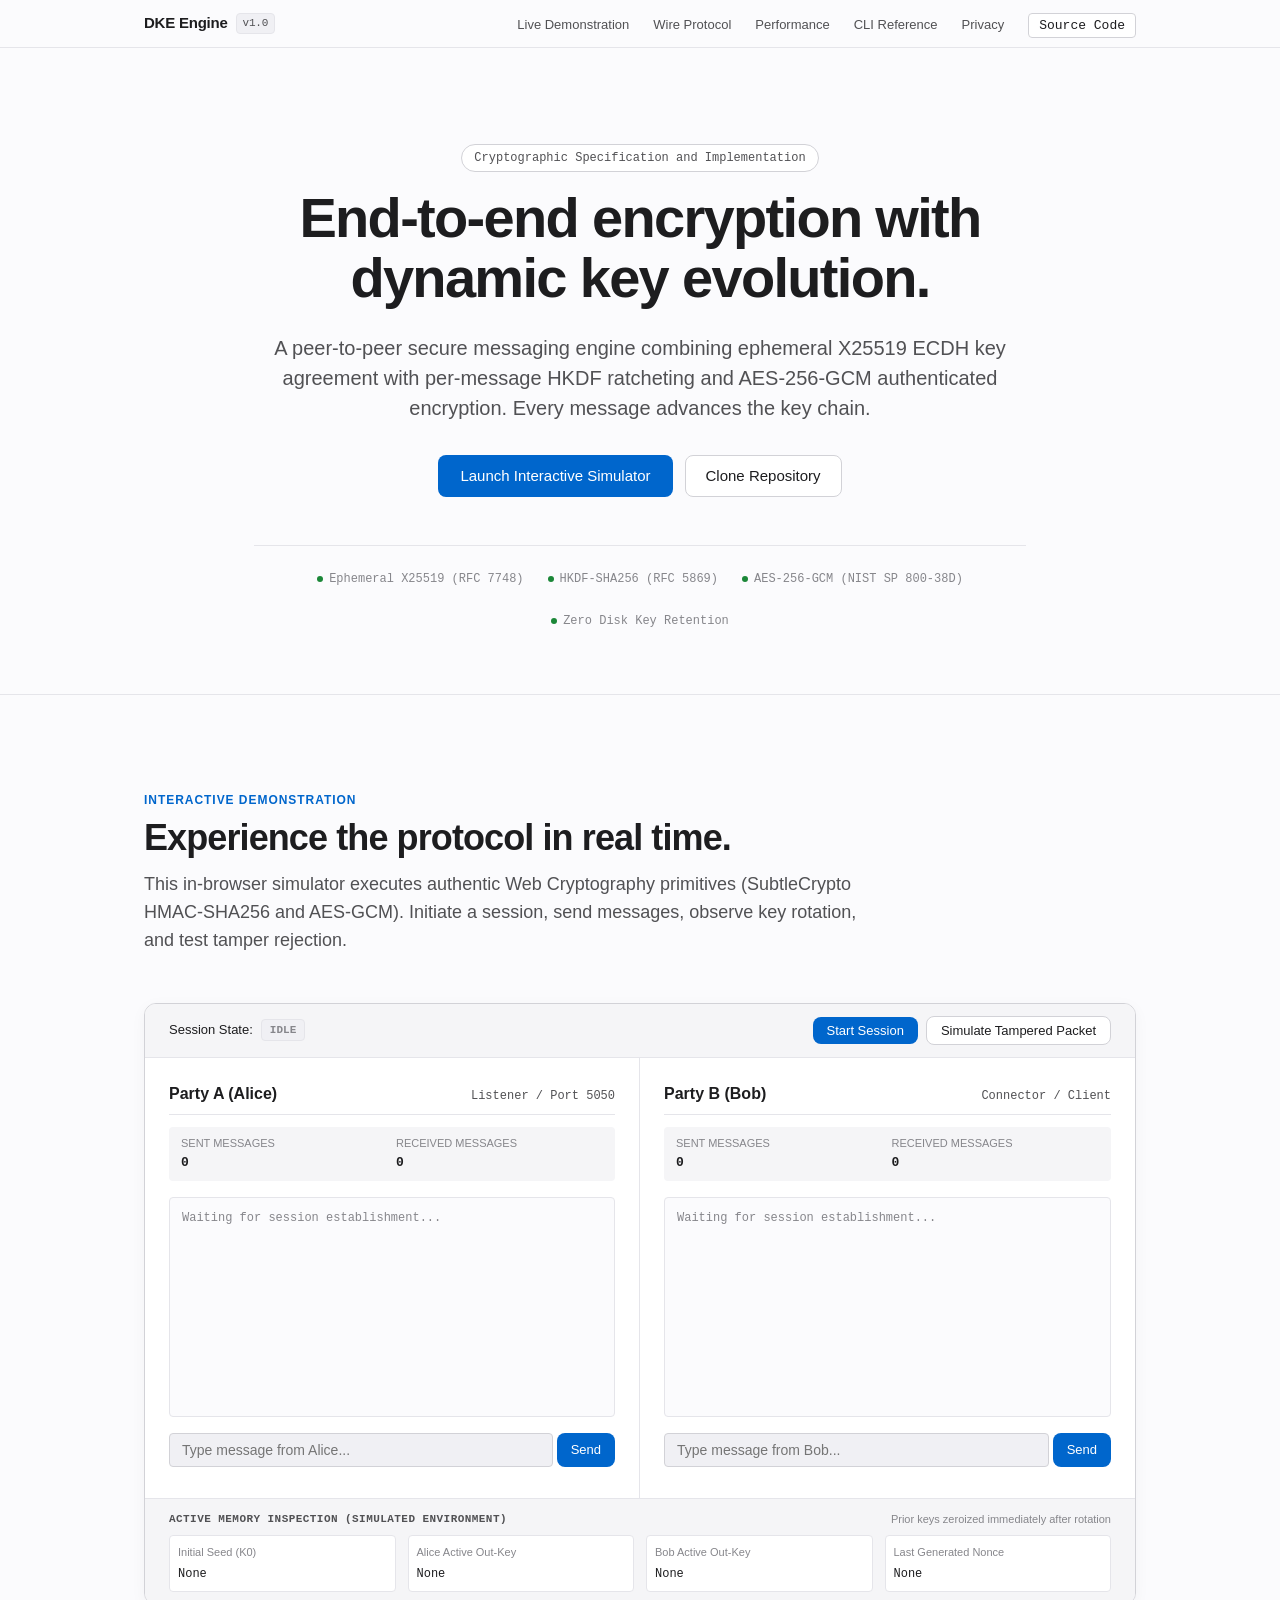
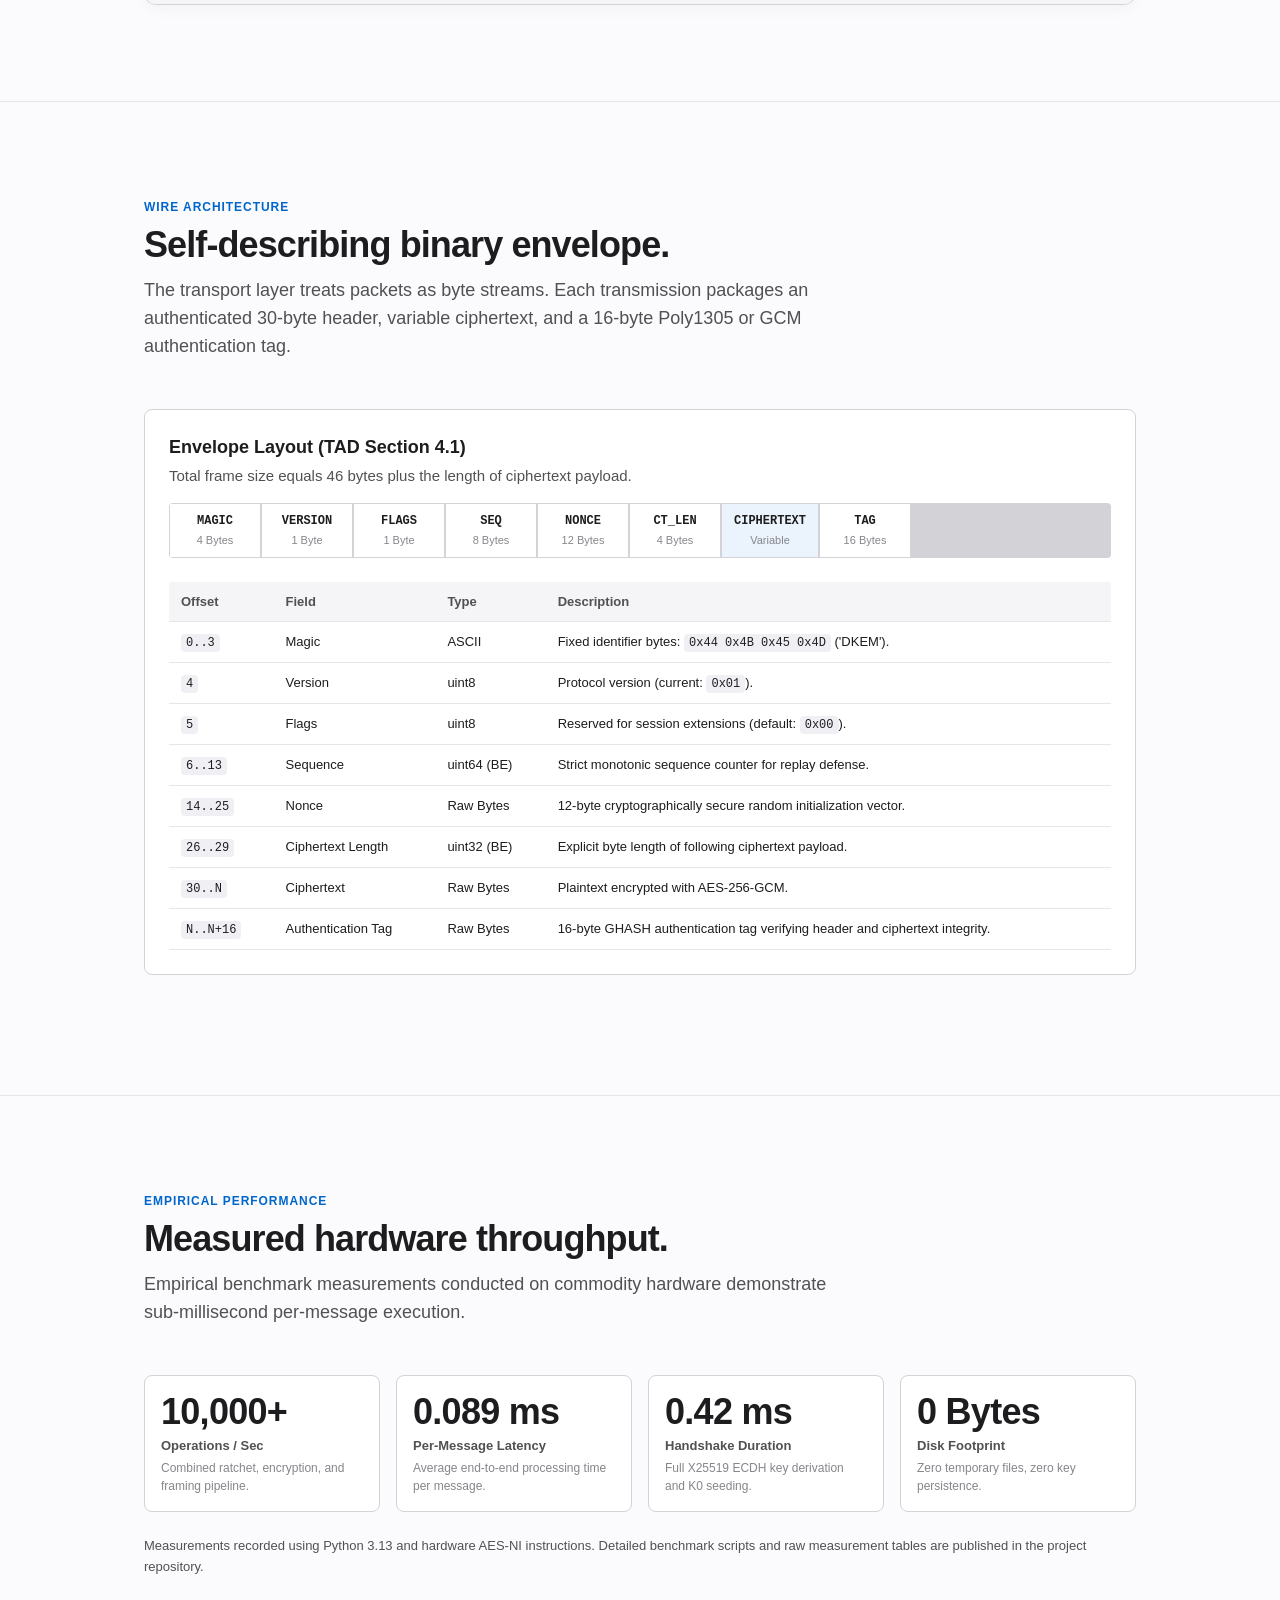
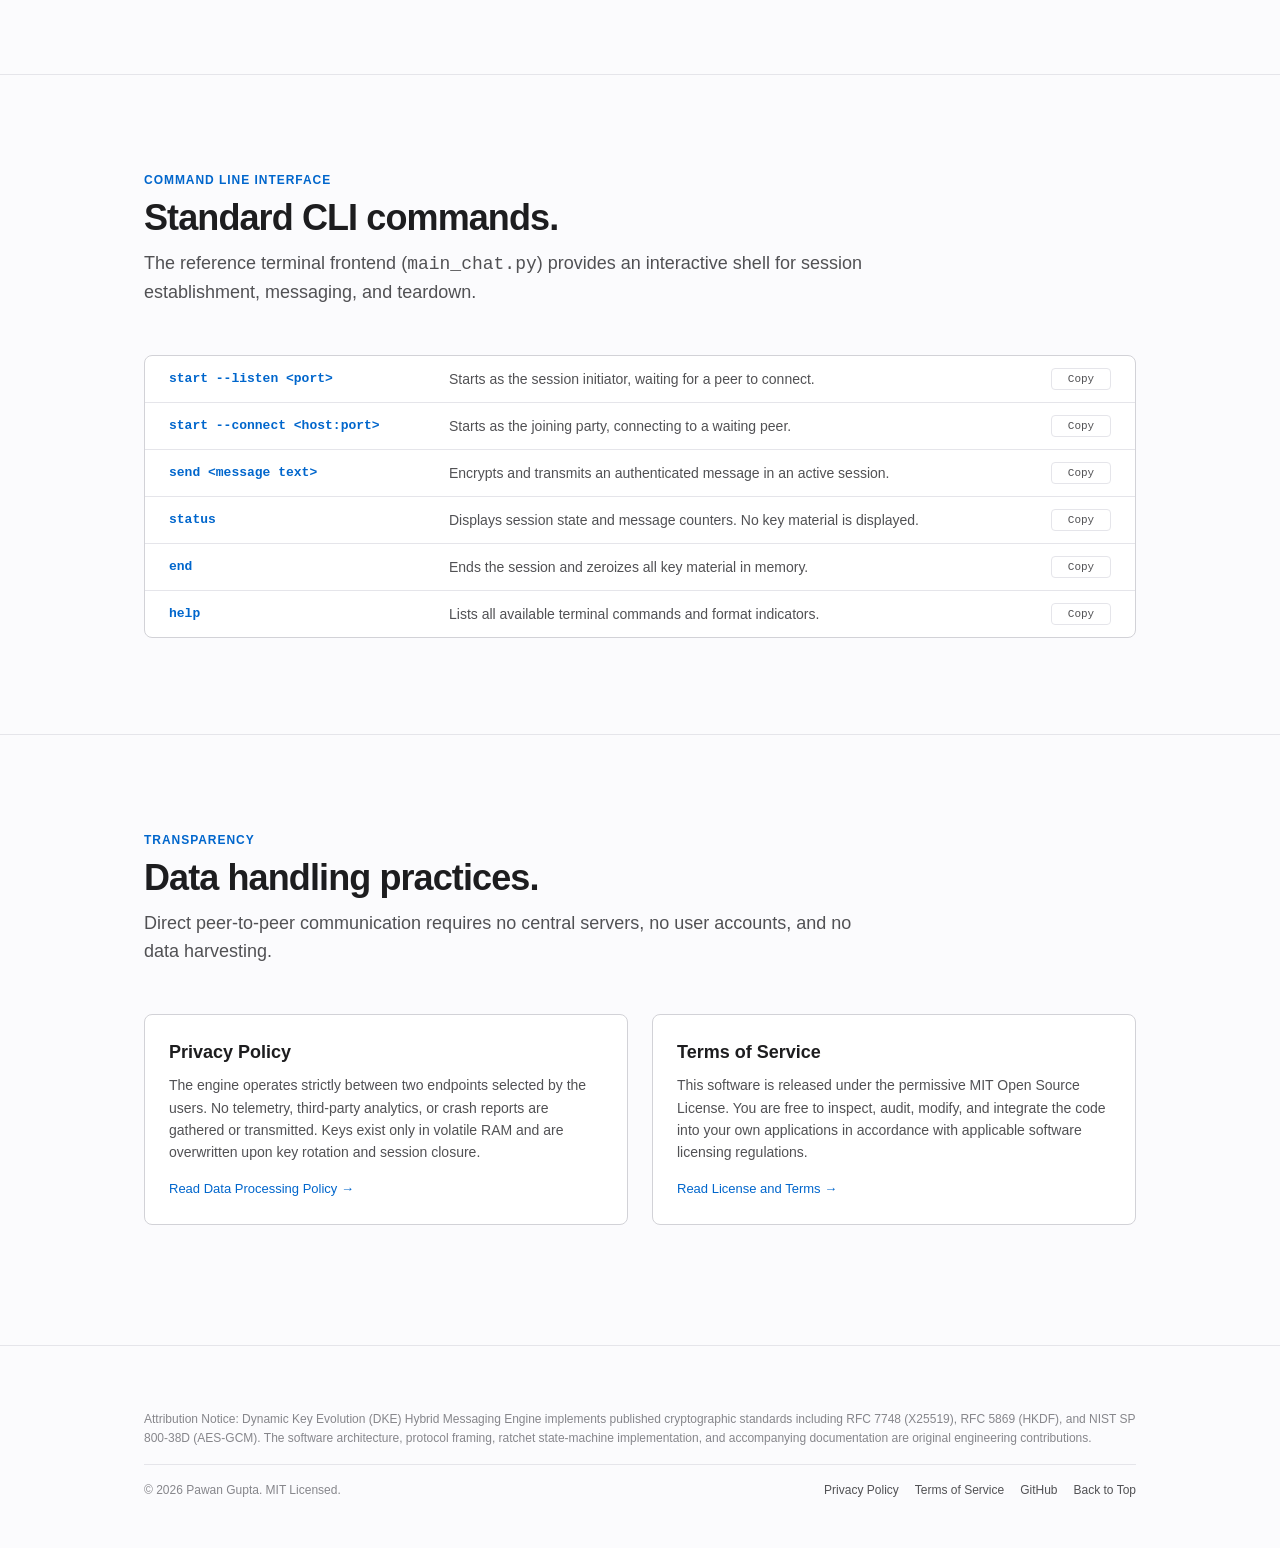
==== web/index.html @ 80542a17 "Add Apple-grade product marketing website and interactive cryptographic simulator" ====
<!DOCTYPE html>
<html lang="en">
<head>
  <meta charset="UTF-8">
  <meta name="viewport" content="width=device-width, initial-scale=1.0">
  <title>DKE Hybrid Messaging Engine — End-to-End Encryption with Dynamic Key Evolution</title>
  <meta name="description" content="Peer-to-peer secure messaging combining ephemeral X25519 ECDH key agreement with per-message HKDF ratcheting and AES-256-GCM authenticated encryption.">
  <link rel="stylesheet" href="styles.css">
</head>
<body>

  <!-- Site Navigation Header -->
  <header class="site-header" role="banner">
    <div class="header-inner">
      <a href="#top" class="brand-link" aria-label="DKE Messaging Engine Home">
        <span>DKE Engine</span>
        <span class="brand-badge">v1.0</span>
      </a>

      <nav role="navigation" aria-label="Main Navigation">
        <ul class="nav-links">
          <li><a href="#simulator">Live Demonstration</a></li>
          <li><a href="#architecture">Wire Protocol</a></li>
          <li><a href="#benchmarks">Performance</a></li>
          <li><a href="#cli">CLI Reference</a></li>
          <li><a href="#privacy" data-open-modal="privacy">Privacy</a></li>
          <li><a href="https://github.com/pawangupta3401-art/dke-hybrid-messaging-engine.git" class="nav-github-link" target="_blank" rel="noopener noreferrer">Source Code</a></li>
        </ul>
      </nav>
    </div>
  </header>

  <main id="top" role="main">

    <!-- Product Hero Section -->
    <section class="section hero-section" aria-labelledby="hero-title">
      <div class="container hero-content">
        <div class="hero-tag">Cryptographic Specification and Implementation</div>
        <h1 id="hero-title" class="hero-title">End-to-end encryption with dynamic key evolution.</h1>
        <p class="hero-summary">
          A peer-to-peer secure messaging engine combining ephemeral X25519 ECDH key agreement with per-message HKDF ratcheting and AES-256-GCM authenticated encryption. Every message advances the key chain.
        </p>

        <div class="hero-actions">
          <a href="#simulator" class="btn-primary">Launch Interactive Simulator</a>
          <a href="https://github.com/pawangupta3401-art/dke-hybrid-messaging-engine.git" class="btn-secondary" target="_blank" rel="noopener noreferrer">Clone Repository</a>
        </div>

        <div class="hero-audit-strip">
          <div class="audit-item">
            <span class="audit-dot"></span>
            <span>Ephemeral X25519 (RFC 7748)</span>
          </div>
          <div class="audit-item">
            <span class="audit-dot"></span>
            <span>HKDF-SHA256 (RFC 5869)</span>
          </div>
          <div class="audit-item">
            <span class="audit-dot"></span>
            <span>AES-256-GCM (NIST SP 800-38D)</span>
          </div>
          <div class="audit-item">
            <span class="audit-dot"></span>
            <span>Zero Disk Key Retention</span>
          </div>
        </div>
      </div>
    </section>

    <!-- Product Visual: Interactive Simulator -->
    <section id="simulator" class="section" aria-labelledby="sim-title">
      <div class="container">
        <div class="section-header">
          <div class="section-eyebrow">Interactive Demonstration</div>
          <h2 id="sim-title" class="section-title">Experience the protocol in real time.</h2>
          <p class="section-desc">
            This in-browser simulator executes authentic Web Cryptography primitives (SubtleCrypto HMAC-SHA256 and AES-GCM). Initiate a session, send messages, observe key rotation, and test tamper rejection.
          </p>
        </div>

        <!-- Simulator Frame -->
        <div class="simulator-panel" role="region" aria-label="Cryptographic Session Simulator">
          <!-- Simulator Toolbar -->
          <div class="simulator-toolbar">
            <div class="toolbar-status">
              <span>Session State:</span>
              <span id="sim-status-badge" class="status-badge idle">Idle</span>
            </div>
            <div class="toolbar-actions">
              <button id="btn-sim-start" class="btn-primary btn-sm" type="button">Start Session</button>
              <button id="btn-sim-tamper" class="btn-secondary btn-sm" type="button" disabled>Simulate Tampered Packet</button>
              <button id="btn-sim-end" class="btn-secondary btn-sm" type="button" style="display: none;">End Session</button>
            </div>
          </div>

          <!-- Side-by-side Peer Terminals -->
          <div class="simulator-body">
            <!-- Party A (Initiator) -->
            <div class="peer-column">
              <div class="peer-header">
                <span class="peer-name">Party A (Alice)</span>
                <span class="peer-role">Listener / Port 5050</span>
              </div>

              <div class="peer-metrics">
                <div class="metric-item">
                  <span class="metric-label">Sent Messages</span>
                  <span id="alice-sent-count" class="metric-value">0</span>
                </div>
                <div class="metric-item">
                  <span class="metric-label">Received Messages</span>
                  <span id="alice-recv-count" class="metric-value">0</span>
                </div>
              </div>

              <div id="alice-transcript" class="peer-transcript" aria-live="polite" aria-label="Alice Transcript">
                <div class="chat-line system">Waiting for session establishment...</div>
              </div>

              <div class="peer-composer">
                <label for="alice-input" class="visually-hidden" style="display:none;">Alice message</label>
                <input id="alice-input" class="composer-input" type="text" placeholder="Type message from Alice..." disabled autocomplete="off">
                <button id="btn-alice-send" class="btn-primary btn-sm" type="button" disabled>Send</button>
              </div>
            </div>

            <!-- Party B (Responder) -->
            <div class="peer-column">
              <div class="peer-header">
                <span class="peer-name">Party B (Bob)</span>
                <span class="peer-role">Connector / Client</span>
              </div>

              <div class="peer-metrics">
                <div class="metric-item">
                  <span class="metric-label">Sent Messages</span>
                  <span id="bob-sent-count" class="metric-value">0</span>
                </div>
                <div class="metric-item">
                  <span class="metric-label">Received Messages</span>
                  <span id="bob-recv-count" class="metric-value">0</span>
                </div>
              </div>

              <div id="bob-transcript" class="peer-transcript" aria-live="polite" aria-label="Bob Transcript">
                <div class="chat-line system">Waiting for session establishment...</div>
              </div>

              <div class="peer-composer">
                <label for="bob-input" class="visually-hidden" style="display:none;">Bob message</label>
                <input id="bob-input" class="composer-input" type="text" placeholder="Type message from Bob..." disabled autocomplete="off">
                <button id="btn-bob-send" class="btn-primary btn-sm" type="button" disabled>Send</button>
              </div>
            </div>
          </div>

          <!-- Protocol State Inspector -->
          <div class="simulator-inspector">
            <div class="inspector-header">
              <span class="inspector-title">Active Memory Inspection (Simulated Environment)</span>
              <span style="font-size: 0.6875rem; color: var(--color-text-tertiary);">Prior keys zeroized immediately after rotation</span>
            </div>
            <div class="inspector-grid">
              <div class="inspector-field">
                <div class="field-label">Initial Seed (K0)</div>
                <div id="insp-k0" class="field-value">None</div>
              </div>
              <div class="inspector-field">
                <div class="field-label">Alice Active Out-Key</div>
                <div id="insp-alice-out" class="field-value">None</div>
              </div>
              <div class="inspector-field">
                <div class="field-label">Bob Active Out-Key</div>
                <div id="insp-bob-out" class="field-value">None</div>
              </div>
              <div class="inspector-field">
                <div class="field-label">Last Generated Nonce</div>
                <div id="insp-last-nonce" class="field-value">None</div>
              </div>
            </div>
          </div>
        </div>
      </div>
    </section>

    <!-- Technical Architecture Section -->
    <section id="architecture" class="section" aria-labelledby="arch-title">
      <div class="container">
        <div class="section-header">
          <div class="section-eyebrow">Wire Architecture</div>
          <h2 id="arch-title" class="section-title">Self-describing binary envelope.</h2>
          <p class="section-desc">
            The transport layer treats packets as byte streams. Each transmission packages an authenticated 30-byte header, variable ciphertext, and a 16-byte Poly1305 or GCM authentication tag.
          </p>
        </div>

        <div class="anatomy-card">
          <div class="anatomy-header">Envelope Layout (TAD Section 4.1)</div>
          <div class="anatomy-desc">Total frame size equals 46 bytes plus the length of ciphertext payload.</div>

          <div class="wire-block-diagram">
            <div class="wire-block">
              <span class="wire-block-name">MAGIC</span>
              <span class="wire-block-bytes">4 Bytes</span>
            </div>
            <div class="wire-block">
              <span class="wire-block-name">VERSION</span>
              <span class="wire-block-bytes">1 Byte</span>
            </div>
            <div class="wire-block">
              <span class="wire-block-name">FLAGS</span>
              <span class="wire-block-bytes">1 Byte</span>
            </div>
            <div class="wire-block">
              <span class="wire-block-name">SEQ</span>
              <span class="wire-block-bytes">8 Bytes</span>
            </div>
            <div class="wire-block">
              <span class="wire-block-name">NONCE</span>
              <span class="wire-block-bytes">12 Bytes</span>
            </div>
            <div class="wire-block">
              <span class="wire-block-name">CT_LEN</span>
              <span class="wire-block-bytes">4 Bytes</span>
            </div>
            <div class="wire-block accent">
              <span class="wire-block-name">CIPHERTEXT</span>
              <span class="wire-block-bytes">Variable</span>
            </div>
            <div class="wire-block">
              <span class="wire-block-name">TAG</span>
              <span class="wire-block-bytes">16 Bytes</span>
            </div>
          </div>

          <table class="wire-spec-table">
            <thead>
              <tr>
                <th>Offset</th>
                <th>Field</th>
                <th>Type</th>
                <th>Description</th>
              </tr>
            </thead>
            <tbody>
              <tr>
                <td><code>0..3</code></td>
                <td>Magic</td>
                <td>ASCII</td>
                <td>Fixed identifier bytes: <code>0x44 0x4B 0x45 0x4D</code> ('DKEM').</td>
              </tr>
              <tr>
                <td><code>4</code></td>
                <td>Version</td>
                <td>uint8</td>
                <td>Protocol version (current: <code>0x01</code>).</td>
              </tr>
              <tr>
                <td><code>5</code></td>
                <td>Flags</td>
                <td>uint8</td>
                <td>Reserved for session extensions (default: <code>0x00</code>).</td>
              </tr>
              <tr>
                <td><code>6..13</code></td>
                <td>Sequence</td>
                <td>uint64 (BE)</td>
                <td>Strict monotonic sequence counter for replay defense.</td>
              </tr>
              <tr>
                <td><code>14..25</code></td>
                <td>Nonce</td>
                <td>Raw Bytes</td>
                <td>12-byte cryptographically secure random initialization vector.</td>
              </tr>
              <tr>
                <td><code>26..29</code></td>
                <td>Ciphertext Length</td>
                <td>uint32 (BE)</td>
                <td>Explicit byte length of following ciphertext payload.</td>
              </tr>
              <tr>
                <td><code>30..N</code></td>
                <td>Ciphertext</td>
                <td>Raw Bytes</td>
                <td>Plaintext encrypted with AES-256-GCM.</td>
              </tr>
              <tr>
                <td><code>N..N+16</code></td>
                <td>Authentication Tag</td>
                <td>Raw Bytes</td>
                <td>16-byte GHASH authentication tag verifying header and ciphertext integrity.</td>
              </tr>
            </tbody>
          </table>
        </div>
      </div>
    </section>

    <!-- Empirical Benchmarks Section -->
    <section id="benchmarks" class="section" aria-labelledby="bench-title">
      <div class="container">
        <div class="section-header">
          <div class="section-eyebrow">Empirical Performance</div>
          <h2 id="bench-title" class="section-title">Measured hardware throughput.</h2>
          <p class="section-desc">
            Empirical benchmark measurements conducted on commodity hardware demonstrate sub-millisecond per-message execution.
          </p>
        </div>

        <div class="metrics-row">
          <div class="metric-stat-box">
            <div class="stat-number">10,000+</div>
            <div class="stat-label">Operations / Sec</div>
            <div class="stat-detail">Combined ratchet, encryption, and framing pipeline.</div>
          </div>
          <div class="metric-stat-box">
            <div class="stat-number">0.089 ms</div>
            <div class="stat-label">Per-Message Latency</div>
            <div class="stat-detail">Average end-to-end processing time per message.</div>
          </div>
          <div class="metric-stat-box">
            <div class="stat-number">0.42 ms</div>
            <div class="stat-label">Handshake Duration</div>
            <div class="stat-detail">Full X25519 ECDH key derivation and K0 seeding.</div>
          </div>
          <div class="metric-stat-box">
            <div class="stat-number">0 Bytes</div>
            <div class="stat-label">Disk Footprint</div>
            <div class="stat-detail">Zero temporary files, zero key persistence.</div>
          </div>
        </div>

        <p class="benchmark-note">
          Measurements recorded using Python 3.13 and hardware AES-NI instructions. Detailed benchmark scripts and raw measurement tables are published in the project repository.
        </p>
      </div>
    </section>

    <!-- CLI Reference Section -->
    <section id="cli" class="section" aria-labelledby="cli-title">
      <div class="container">
        <div class="section-header">
          <div class="section-eyebrow">Command Line Interface</div>
          <h2 id="cli-title" class="section-title">Standard CLI commands.</h2>
          <p class="section-desc">
            The reference terminal frontend (<code>main_chat.py</code>) provides an interactive shell for session establishment, messaging, and teardown.
          </p>
        </div>

        <div class="cli-container">
          <div class="cli-row">
            <span class="cli-command">start --listen &lt;port&gt;</span>
            <span class="cli-desc">Starts as the session initiator, waiting for a peer to connect.</span>
            <button class="cli-copy-btn" data-cmd="start --listen 5050" type="button">Copy</button>
          </div>
          <div class="cli-row">
            <span class="cli-command">start --connect &lt;host:port&gt;</span>
            <span class="cli-desc">Starts as the joining party, connecting to a waiting peer.</span>
            <button class="cli-copy-btn" data-cmd="start --connect localhost:5050" type="button">Copy</button>
          </div>
          <div class="cli-row">
            <span class="cli-command">send &lt;message text&gt;</span>
            <span class="cli-desc">Encrypts and transmits an authenticated message in an active session.</span>
            <button class="cli-copy-btn" data-cmd="send Hello, this is a secure message." type="button">Copy</button>
          </div>
          <div class="cli-row">
            <span class="cli-command">status</span>
            <span class="cli-desc">Displays session state and message counters. No key material is displayed.</span>
            <button class="cli-copy-btn" data-cmd="status" type="button">Copy</button>
          </div>
          <div class="cli-row">
            <span class="cli-command">end</span>
            <span class="cli-desc">Ends the session and zeroizes all key material in memory.</span>
            <button class="cli-copy-btn" data-cmd="end" type="button">Copy</button>
          </div>
          <div class="cli-row">
            <span class="cli-command">help</span>
            <span class="cli-desc">Lists all available terminal commands and format indicators.</span>
            <button class="cli-copy-btn" data-cmd="help" type="button">Copy</button>
          </div>
        </div>
      </div>
    </section>

    <!-- Data Practices (Privacy & Terms) -->
    <section class="section" aria-labelledby="privacy-title">
      <div class="container">
        <div class="section-header">
          <div class="section-eyebrow">Transparency</div>
          <h2 id="privacy-title" class="section-title">Data handling practices.</h2>
          <p class="section-desc">
            Direct peer-to-peer communication requires no central servers, no user accounts, and no data harvesting.
          </p>
        </div>

        <div class="practices-grid">
          <div class="practice-card">
            <h3 class="practice-title">Privacy Policy</h3>
            <p class="practice-body">
              The engine operates strictly between two endpoints selected by the users. No telemetry, third-party analytics, or crash reports are gathered or transmitted. Keys exist only in volatile RAM and are overwritten upon key rotation and session closure.
            </p>
            <button class="practice-link" data-open-modal="privacy" type="button">Read Data Processing Policy &rarr;</button>
          </div>

          <div class="practice-card">
            <h3 class="practice-title">Terms of Service</h3>
            <p class="practice-body">
              This software is released under the permissive MIT Open Source License. You are free to inspect, audit, modify, and integrate the code into your own applications in accordance with applicable software licensing regulations.
            </p>
            <button class="practice-link" data-open-modal="terms" type="button">Read License and Terms &rarr;</button>
          </div>
        </div>
      </div>
    </section>

  </main>

  <!-- Site Footer -->
  <footer class="site-footer" role="contentinfo">
    <div class="container">
      <div class="footer-legal-notice">
        <p>
          Attribution Notice: Dynamic Key Evolution (DKE) Hybrid Messaging Engine implements published cryptographic standards including RFC 7748 (X25519), RFC 5869 (HKDF), and NIST SP 800-38D (AES-GCM). The software architecture, protocol framing, ratchet state-machine implementation, and accompanying documentation are original engineering contributions.
        </p>
      </div>

      <div class="footer-nav-row">
        <div>&copy; 2026 Pawan Gupta. MIT Licensed.</div>
        <ul class="footer-links">
          <li><button data-open-modal="privacy" type="button">Privacy Policy</button></li>
          <li><button data-open-modal="terms" type="button">Terms of Service</button></li>
          <li><a href="https://github.com/pawangupta3401-art/dke-hybrid-messaging-engine.git" target="_blank" rel="noopener noreferrer">GitHub</a></li>
          <li><a href="#top">Back to Top</a></li>
        </ul>
      </div>
    </div>
  </footer>

  <!-- Accessible Modal Dialog -->
  <div id="legal-modal" class="modal-backdrop" role="dialog" aria-modal="true" aria-labelledby="modal-title">
    <div class="modal-window">
      <div class="modal-header">
        <h3 id="modal-title" class="modal-title">Policy</h3>
        <button id="modal-close-btn" class="modal-close-btn" type="button" aria-label="Close dialog">&times;</button>
      </div>
      <div id="modal-body" class="modal-content">
        <!-- Injected via JavaScript -->
      </div>
      <div class="modal-footer">
        <button id="modal-footer-close-btn" class="btn-secondary btn-sm" type="button">Close</button>
      </div>
    </div>
  </div>

  <script src="app.js"></script>
</body>
</html>
---- web/styles.css ----
/* ==========================================================================
   Dynamic Key Evolution (DKE) — Design System & Stylesheet
   Direction: Apple-style restraint, warm neutral canvas, typography hierarchy.
   ========================================================================== */

:root {
  /* Surface & Canvas (Strictly avoiding pure white canvas and purple-black) */
  --color-canvas: #fbfbfd;
  --color-surface: #ffffff;
  --color-surface-raised: #f5f5f7;
  --color-surface-subtle: #f0f0f4;
  
  /* Text & Hierarchy */
  --color-text-primary: #1d1d1f;
  --color-text-secondary: #515154;
  --color-text-tertiary: #86868b;
  --color-text-inverse: #ffffff;

  /* Single Restrained Accent */
  --color-accent: #0066cc;
  --color-accent-hover: #004499;
  --color-accent-subtle: #ebf4fc;
  
  /* Structural Lines & Dividers */
  --color-border: #d2d2d7;
  --color-border-subtle: #e5e5ea;
  
  /* Functional Status Colors (Purpose-driven, no neon) */
  --color-status-success: #1b8738;
  --color-status-success-bg: #edf7ee;
  --color-status-error: #c93b2b;
  --color-status-error-bg: #fdf2f2;
  --color-status-warning: #b25e00;

  /* Typography Stacks (No Inter, Geist, Space Grotesk) */
  --font-system: -apple-system, BlinkMacSystemFont, "SF Pro Text", "SF Pro Display", "Helvetica Neue", Helvetica, Arial, sans-serif;
  --font-mono: "SF Mono", ui-monospace, Menlo, Monaco, Consolas, "Liberation Mono", monospace;

  /* Spacing Scale */
  --space-2: 4px;
  --space-3: 8px;
  --space-4: 12px;
  --space-5: 16px;
  --space-6: 24px;
  --space-7: 32px;
  --space-8: 48px;
  --space-9: 64px;
  --space-10: 96px;

  /* Layout Widths */
  --width-max: 1040px;
  --width-reading: 720px;

  /* Restrained Geometry (No soft balloon rounding) */
  --radius-sm: 4px;
  --radius-md: 8px;
  --radius-lg: 12px;

  /* Subtle, crisp focus definition */
  --focus-ring: 0 0 0 3px rgba(0, 102, 204, 0.35);
}

/* --------------------------------------------------------------------------
   Base & Reset
   -------------------------------------------------------------------------- */
*, *::before, *::after {
  box-sizing: border-box;
  margin: 0;
  padding: 0;
}

html {
  font-size: 16px;
  scroll-behavior: smooth;
  -webkit-text-size-adjust: 100%;
}

body {
  font-family: var(--font-system);
  background-color: var(--color-canvas);
  color: var(--color-text-primary);
  line-height: 1.5;
  -webkit-font-smoothing: antialiased;
  -moz-osx-font-smoothing: grayscale;
}

/* Respect user preference for reduced motion */
@media (prefers-reduced-motion: reduce) {
  *, *::before, *::after {
    animation-duration: 0.01ms !important;
    animation-iteration-count: 1 !important;
    transition-duration: 0.01ms !important;
    scroll-behavior: auto !important;
  }
}

a {
  color: var(--color-accent);
  text-decoration: none;
  transition: color 0.15s ease;
}

a:hover {
  color: var(--color-accent-hover);
  text-decoration: underline;
}

a:focus-visible,
button:focus-visible,
input:focus-visible {
  outline: none;
  box-shadow: var(--focus-ring);
}

/* --------------------------------------------------------------------------
   Navigation Header
   -------------------------------------------------------------------------- */
.site-header {
  position: sticky;
  top: 0;
  z-index: 100;
  background-color: rgba(251, 251, 253, 0.85);
  backdrop-filter: blur(20px);
  -webkit-backdrop-filter: blur(20px);
  border-bottom: 1px solid var(--color-border-subtle);
  height: 48px;
  display: flex;
  align-items: center;
}

.header-inner {
  max-width: var(--width-max);
  margin: 0 auto;
  padding: 0 var(--space-6);
  width: 100%;
  display: flex;
  align-items: center;
  justify-content: space-between;
}

.brand-link {
  font-size: 0.9375rem;
  font-weight: 600;
  letter-spacing: -0.015em;
  color: var(--color-text-primary);
  display: flex;
  align-items: center;
  gap: var(--space-3);
  text-decoration: none;
}

.brand-badge {
  font-family: var(--font-mono);
  font-size: 0.6875rem;
  font-weight: 500;
  background-color: var(--color-surface-subtle);
  color: var(--color-text-secondary);
  padding: 1px 6px;
  border-radius: var(--radius-sm);
  border: 1px solid var(--color-border-subtle);
}

.nav-links {
  display: flex;
  align-items: center;
  gap: var(--space-6);
  list-style: none;
}

.nav-links a {
  font-size: 0.8125rem;
  color: var(--color-text-secondary);
  text-decoration: none;
  transition: color 0.12s ease;
}

.nav-links a:hover {
  color: var(--color-text-primary);
  text-decoration: none;
}

.nav-github-link {
  font-family: var(--font-mono);
  font-size: 0.75rem;
  padding: 4px 10px;
  border: 1px solid var(--color-border);
  border-radius: var(--radius-sm);
  background: var(--color-surface);
  color: var(--color-text-primary) !important;
}

.nav-github-link:hover {
  border-color: var(--color-text-secondary);
}

/* --------------------------------------------------------------------------
   Layout Containers & Spacing
   -------------------------------------------------------------------------- */
.container {
  max-width: var(--width-max);
  margin: 0 auto;
  padding: 0 var(--space-6);
}

.section {
  padding: var(--space-10) 0;
  border-bottom: 1px solid var(--color-border-subtle);
}

.section-header {
  margin-bottom: var(--space-8);
}

.section-eyebrow {
  font-size: 0.75rem;
  font-weight: 600;
  letter-spacing: 0.08em;
  text-transform: uppercase;
  color: var(--color-accent);
  margin-bottom: var(--space-3);
}

.section-title {
  font-size: 2.25rem;
  line-height: 1.15;
  font-weight: 600;
  letter-spacing: -0.025em;
  color: var(--color-text-primary);
  margin-bottom: var(--space-4);
}

.section-desc {
  font-size: 1.125rem;
  line-height: 1.55;
  color: var(--color-text-secondary);
  max-width: var(--width-reading);
}

/* --------------------------------------------------------------------------
   Hero Section
   -------------------------------------------------------------------------- */
.hero-section {
  padding: var(--space-10) 0 var(--space-9);
  text-align: center;
}

.hero-content {
  max-width: 820px;
  margin: 0 auto;
}

.hero-tag {
  display: inline-block;
  font-family: var(--font-mono);
  font-size: 0.75rem;
  font-weight: 500;
  color: var(--color-text-secondary);
  background-color: var(--color-surface);
  border: 1px solid var(--color-border);
  padding: 4px 12px;
  border-radius: 999px;
  margin-bottom: var(--space-5);
}

.hero-title {
  font-size: 3.5rem;
  line-height: 1.08;
  font-weight: 700;
  letter-spacing: -0.03em;
  color: var(--color-text-primary);
  margin-bottom: var(--space-6);
}

.hero-summary {
  font-size: 1.25rem;
  line-height: 1.5;
  color: var(--color-text-secondary);
  margin-bottom: var(--space-7);
  font-weight: 400;
}

.hero-actions {
  display: flex;
  align-items: center;
  justify-content: center;
  gap: var(--space-4);
  margin-bottom: var(--space-8);
  flex-wrap: wrap;
}

.btn-primary {
  display: inline-flex;
  align-items: center;
  justify-content: center;
  background-color: var(--color-accent);
  color: var(--color-text-inverse);
  font-size: 0.9375rem;
  font-weight: 500;
  padding: 10px 22px;
  border-radius: var(--radius-md);
  border: none;
  cursor: pointer;
  text-decoration: none;
  transition: background-color 0.15s ease;
}

.btn-primary:hover {
  background-color: var(--color-accent-hover);
  text-decoration: none;
}

.btn-secondary {
  display: inline-flex;
  align-items: center;
  justify-content: center;
  background-color: var(--color-surface);
  color: var(--color-text-primary);
  font-size: 0.9375rem;
  font-weight: 500;
  padding: 9px 20px;
  border-radius: var(--radius-md);
  border: 1px solid var(--color-border);
  cursor: pointer;
  text-decoration: none;
  transition: border-color 0.15s ease, background-color 0.15s ease;
}

.btn-secondary:hover {
  border-color: var(--color-text-secondary);
  background-color: var(--color-surface-raised);
  text-decoration: none;
}

.btn-sm {
  font-size: 0.8125rem;
  padding: 6px 14px;
}

.hero-audit-strip {
  display: flex;
  align-items: center;
  justify-content: center;
  gap: var(--space-6);
  font-family: var(--font-mono);
  font-size: 0.75rem;
  color: var(--color-text-tertiary);
  border-top: 1px solid var(--color-border-subtle);
  padding-top: var(--space-6);
  flex-wrap: wrap;
}

.audit-item {
  display: flex;
  align-items: center;
  gap: 6px;
}

.audit-dot {
  width: 6px;
  height: 6px;
  border-radius: 50%;
  background-color: var(--color-status-success);
}

/* --------------------------------------------------------------------------
   Interactive Product Demo (Simulator)
   -------------------------------------------------------------------------- */
.simulator-panel {
  background-color: var(--color-surface);
  border: 1px solid var(--color-border);
  border-radius: var(--radius-lg);
  overflow: hidden;
  box-shadow: 0 4px 16px rgba(0, 0, 0, 0.04);
}

.simulator-toolbar {
  padding: var(--space-4) var(--space-6);
  background-color: var(--color-surface-raised);
  border-bottom: 1px solid var(--color-border-subtle);
  display: flex;
  align-items: center;
  justify-content: space-between;
  flex-wrap: wrap;
  gap: var(--space-4);
}

.toolbar-status {
  display: flex;
  align-items: center;
  gap: var(--space-3);
  font-size: 0.8125rem;
  font-weight: 500;
}

.status-badge {
  display: inline-flex;
  align-items: center;
  gap: 6px;
  padding: 2px 8px;
  border-radius: var(--radius-sm);
  font-family: var(--font-mono);
  font-size: 0.6875rem;
  font-weight: 600;
  text-transform: uppercase;
}

.status-badge.active {
  background-color: var(--color-status-success-bg);
  color: var(--color-status-success);
  border: 1px solid #c2e2c7;
}

.status-badge.idle {
  background-color: var(--color-surface-subtle);
  color: var(--color-text-tertiary);
  border: 1px solid var(--color-border-subtle);
}

.toolbar-actions {
  display: flex;
  align-items: center;
  gap: var(--space-3);
}

.simulator-body {
  display: grid;
  grid-template-columns: 1fr 1fr;
  min-height: 440px;
}

.peer-column {
  padding: var(--space-6);
  display: flex;
  flex-direction: column;
}

.peer-column:first-child {
  border-right: 1px solid var(--color-border-subtle);
}

.peer-header {
  display: flex;
  align-items: baseline;
  justify-content: space-between;
  margin-bottom: var(--space-4);
  padding-bottom: var(--space-3);
  border-bottom: 1px solid var(--color-border-subtle);
}

.peer-name {
  font-size: 1rem;
  font-weight: 600;
  color: var(--color-text-primary);
}

.peer-role {
  font-family: var(--font-mono);
  font-size: 0.75rem;
  color: var(--color-text-secondary);
}

.peer-metrics {
  display: grid;
  grid-template-columns: 1fr 1fr;
  gap: var(--space-3);
  margin-bottom: var(--space-5);
  background-color: var(--color-surface-raised);
  padding: var(--space-3) var(--space-4);
  border-radius: var(--radius-sm);
}

.metric-item {
  display: flex;
  flex-direction: column;
}

.metric-label {
  font-size: 0.6875rem;
  font-weight: 500;
  text-transform: uppercase;
  color: var(--color-text-tertiary);
  margin-bottom: 2px;
}

.metric-value {
  font-family: var(--font-mono);
  font-size: 0.8125rem;
  color: var(--color-text-primary);
  font-weight: 600;
}

.peer-transcript {
  flex: 1;
  background-color: var(--color-canvas);
  border: 1px solid var(--color-border-subtle);
  border-radius: var(--radius-sm);
  padding: var(--space-4);
  font-family: var(--font-mono);
  font-size: 0.8125rem;
  overflow-y: auto;
  max-height: 220px;
  display: flex;
  flex-direction: column;
  gap: var(--space-3);
  margin-bottom: var(--space-5);
}

.chat-line {
  line-height: 1.45;
  word-break: break-word;
}

.chat-line.outbound {
  color: var(--color-accent);
}

.chat-line.inbound {
  color: var(--color-text-primary);
}

.chat-line.system {
  color: var(--color-text-tertiary);
  font-size: 0.75rem;
}

.chat-line.error {
  color: var(--color-status-error);
  background-color: var(--color-status-error-bg);
  padding: 4px 6px;
  border-radius: var(--radius-sm);
}

.chat-line.success {
  color: var(--color-status-success);
}

.peer-composer {
  display: flex;
  gap: var(--space-2);
}

.composer-input {
  flex: 1;
  padding: 8px 12px;
  font-size: 0.875rem;
  font-family: var(--font-system);
  border: 1px solid var(--color-border);
  border-radius: var(--radius-sm);
  background-color: var(--color-surface);
  color: var(--color-text-primary);
}

.composer-input:disabled {
  background-color: var(--color-surface-subtle);
  cursor: not-allowed;
}

.simulator-inspector {
  border-top: 1px solid var(--color-border-subtle);
  background-color: var(--color-surface-raised);
  padding: var(--space-4) var(--space-6);
  font-size: 0.8125rem;
}

.inspector-header {
  display: flex;
  align-items: center;
  justify-content: space-between;
  margin-bottom: var(--space-3);
}

.inspector-title {
  font-family: var(--font-mono);
  font-size: 0.6875rem;
  font-weight: 600;
  text-transform: uppercase;
  letter-spacing: 0.04em;
  color: var(--color-text-secondary);
}

.inspector-grid {
  display: grid;
  grid-template-columns: repeat(4, 1fr);
  gap: var(--space-4);
}

.inspector-field {
  background: var(--color-surface);
  padding: var(--space-3);
  border: 1px solid var(--color-border-subtle);
  border-radius: var(--radius-sm);
}

.field-label {
  font-size: 0.6875rem;
  color: var(--color-text-tertiary);
  margin-bottom: 4px;
}

.field-value {
  font-family: var(--font-mono);
  font-size: 0.75rem;
  color: var(--color-text-primary);
  overflow: hidden;
  text-overflow: ellipsis;
  white-space: nowrap;
}

/* --------------------------------------------------------------------------
   Technical Architecture & Wire Format
   -------------------------------------------------------------------------- */
.anatomy-card {
  background-color: var(--color-surface);
  border: 1px solid var(--color-border);
  border-radius: var(--radius-md);
  padding: var(--space-6);
  margin-bottom: var(--space-6);
}

.anatomy-header {
  font-size: 1.125rem;
  font-weight: 600;
  color: var(--color-text-primary);
  margin-bottom: var(--space-2);
}

.anatomy-desc {
  font-size: 0.9375rem;
  color: var(--color-text-secondary);
  margin-bottom: var(--space-5);
}

.wire-block-diagram {
  display: flex;
  gap: 2px;
  background-color: var(--color-border);
  padding: 1px;
  border-radius: var(--radius-sm);
  overflow-x: auto;
  margin-bottom: var(--space-6);
}

.wire-block {
  background-color: var(--color-surface);
  padding: var(--space-3) var(--space-4);
  display: flex;
  flex-direction: column;
  align-items: center;
  text-align: center;
  min-width: 90px;
}

.wire-block.accent {
  background-color: var(--color-accent-subtle);
}

.wire-block-name {
  font-family: var(--font-mono);
  font-size: 0.75rem;
  font-weight: 600;
  color: var(--color-text-primary);
  margin-bottom: 2px;
}

.wire-block-bytes {
  font-size: 0.6875rem;
  color: var(--color-text-tertiary);
}

.wire-spec-table {
  width: 100%;
  border-collapse: collapse;
  font-size: 0.8125rem;
}

.wire-spec-table th,
.wire-spec-table td {
  padding: 10px 12px;
  text-align: left;
  border-bottom: 1px solid var(--color-border-subtle);
}

.wire-spec-table th {
  font-weight: 600;
  color: var(--color-text-secondary);
  background-color: var(--color-surface-raised);
}

.wire-spec-table td {
  color: var(--color-text-primary);
}

.wire-spec-table code {
  font-family: var(--font-mono);
  font-size: 0.75rem;
  background-color: var(--color-surface-subtle);
  padding: 2px 5px;
  border-radius: var(--radius-sm);
}

/* --------------------------------------------------------------------------
   Benchmark Stats Grid
   -------------------------------------------------------------------------- */
.metrics-row {
  display: grid;
  grid-template-columns: repeat(4, 1fr);
  gap: var(--space-5);
  margin-bottom: var(--space-6);
}

.metric-stat-box {
  background-color: var(--color-surface);
  border: 1px solid var(--color-border);
  border-radius: var(--radius-md);
  padding: var(--space-5);
}

.stat-number {
  font-size: 2.25rem;
  line-height: 1.1;
  font-weight: 700;
  letter-spacing: -0.02em;
  color: var(--color-text-primary);
  margin-bottom: var(--space-2);
}

.stat-label {
  font-size: 0.8125rem;
  font-weight: 600;
  color: var(--color-text-secondary);
  margin-bottom: 4px;
}

.stat-detail {
  font-size: 0.75rem;
  color: var(--color-text-tertiary);
}

.benchmark-note {
  font-size: 0.8125rem;
  color: var(--color-text-secondary);
  line-height: 1.6;
}

/* --------------------------------------------------------------------------
   CLI Reference Section
   -------------------------------------------------------------------------- */
.cli-container {
  background-color: var(--color-surface);
  border: 1px solid var(--color-border);
  border-radius: var(--radius-md);
  overflow: hidden;
}

.cli-row {
  display: grid;
  grid-template-columns: 280px 1fr 60px;
  align-items: center;
  padding: var(--space-4) var(--space-6);
  border-bottom: 1px solid var(--color-border-subtle);
}

.cli-row:last-child {
  border-bottom: none;
}

.cli-command {
  font-family: var(--font-mono);
  font-size: 0.8125rem;
  font-weight: 600;
  color: var(--color-accent);
}

.cli-desc {
  font-size: 0.875rem;
  color: var(--color-text-secondary);
}

.cli-copy-btn {
  background: transparent;
  border: 1px solid var(--color-border-subtle);
  border-radius: var(--radius-sm);
  padding: 4px 8px;
  font-size: 0.6875rem;
  font-family: var(--font-mono);
  color: var(--color-text-secondary);
  cursor: pointer;
  transition: all 0.12s ease;
}

.cli-copy-btn:hover {
  background-color: var(--color-surface-raised);
  color: var(--color-text-primary);
  border-color: var(--color-border);
}

/* --------------------------------------------------------------------------
   Privacy & Terms (Data Practices)
   -------------------------------------------------------------------------- */
.practices-grid {
  display: grid;
  grid-template-columns: 1fr 1fr;
  gap: var(--space-6);
  margin-bottom: var(--space-6);
}

.practice-card {
  background-color: var(--color-surface);
  border: 1px solid var(--color-border);
  border-radius: var(--radius-md);
  padding: var(--space-6);
}

.practice-title {
  font-size: 1.125rem;
  font-weight: 600;
  color: var(--color-text-primary);
  margin-bottom: var(--space-3);
}

.practice-body {
  font-size: 0.875rem;
  line-height: 1.6;
  color: var(--color-text-secondary);
  margin-bottom: var(--space-4);
}

.practice-link {
  font-size: 0.8125rem;
  font-weight: 500;
  color: var(--color-accent);
  cursor: pointer;
  background: none;
  border: none;
  padding: 0;
}

.practice-link:hover {
  text-decoration: underline;
}

/* --------------------------------------------------------------------------
   Modal Dialogs (Accessible, lightweight, no framework)
   -------------------------------------------------------------------------- */
.modal-backdrop {
  position: fixed;
  inset: 0;
  background-color: rgba(29, 29, 31, 0.4);
  backdrop-filter: blur(4px);
  -webkit-backdrop-filter: blur(4px);
  z-index: 1000;
  display: none;
  align-items: center;
  justify-content: center;
  padding: var(--space-6);
}

.modal-backdrop.open {
  display: flex;
}

.modal-window {
  background-color: var(--color-surface);
  border-radius: var(--radius-lg);
  max-width: 640px;
  width: 100%;
  max-height: 85vh;
  display: flex;
  flex-direction: column;
  box-shadow: 0 16px 40px rgba(0, 0, 0, 0.12);
  border: 1px solid var(--color-border);
}

.modal-header {
  padding: var(--space-5) var(--space-6);
  border-bottom: 1px solid var(--color-border-subtle);
  display: flex;
  align-items: center;
  justify-content: space-between;
}

.modal-title {
  font-size: 1.125rem;
  font-weight: 600;
  color: var(--color-text-primary);
}

.modal-close-btn {
  background: none;
  border: none;
  font-size: 1.25rem;
  line-height: 1;
  color: var(--color-text-tertiary);
  cursor: pointer;
  padding: 4px;
}

.modal-close-btn:hover {
  color: var(--color-text-primary);
}

.modal-content {
  padding: var(--space-6);
  overflow-y: auto;
  font-size: 0.875rem;
  line-height: 1.6;
  color: var(--color-text-secondary);
}

.modal-content h4 {
  font-size: 0.9375rem;
  font-weight: 600;
  color: var(--color-text-primary);
  margin: var(--space-4) 0 var(--space-2);
}

.modal-content h4:first-child {
  margin-top: 0;
}

.modal-footer {
  padding: var(--space-4) var(--space-6);
  border-top: 1px solid var(--color-border-subtle);
  text-align: right;
  background-color: var(--color-surface-raised);
}

/* --------------------------------------------------------------------------
   Site Footer
   -------------------------------------------------------------------------- */
.site-footer {
  padding: var(--space-9) 0 var(--space-8);
  font-size: 0.75rem;
  color: var(--color-text-tertiary);
  line-height: 1.6;
}

.footer-legal-notice {
  margin-bottom: var(--space-5);
  padding-bottom: var(--space-5);
  border-bottom: 1px solid var(--color-border-subtle);
}

.footer-nav-row {
  display: flex;
  align-items: center;
  justify-content: space-between;
  flex-wrap: wrap;
  gap: var(--space-4);
}

.footer-links {
  display: flex;
  gap: var(--space-5);
  list-style: none;
}

.footer-links a,
.footer-links button {
  color: var(--color-text-secondary);
  text-decoration: none;
  background: none;
  border: none;
  font-size: 0.75rem;
  cursor: pointer;
}

.footer-links a:hover,
.footer-links button:hover {
  color: var(--color-text-primary);
  text-decoration: underline;
}

/* --------------------------------------------------------------------------
   Responsive Breakpoints
   -------------------------------------------------------------------------- */
@media (max-width: 860px) {
  .simulator-body {
    grid-template-columns: 1fr;
  }
  .peer-column:first-child {
    border-right: none;
    border-bottom: 1px solid var(--color-border-subtle);
  }
  .inspector-grid {
    grid-template-columns: 1fr 1fr;
  }
  .metrics-row {
    grid-template-columns: 1fr 1fr;
  }
  .practices-grid {
    grid-template-columns: 1fr;
  }
  .hero-title {
    font-size: 2.5rem;
  }
  .cli-row {
    grid-template-columns: 1fr;
    gap: var(--space-2);
  }
  .cli-copy-btn {
    align-self: flex-start;
  }
}

@media (max-width: 540px) {
  .hero-title {
    font-size: 2rem;
  }
  .section-title {
    font-size: 1.75rem;
  }
  .metrics-row {
    grid-template-columns: 1fr;
  }
  .nav-links {
    display: none; /* Keep clean on small mobile */
  }
  .inspector-grid {
    grid-template-columns: 1fr;
  }
}
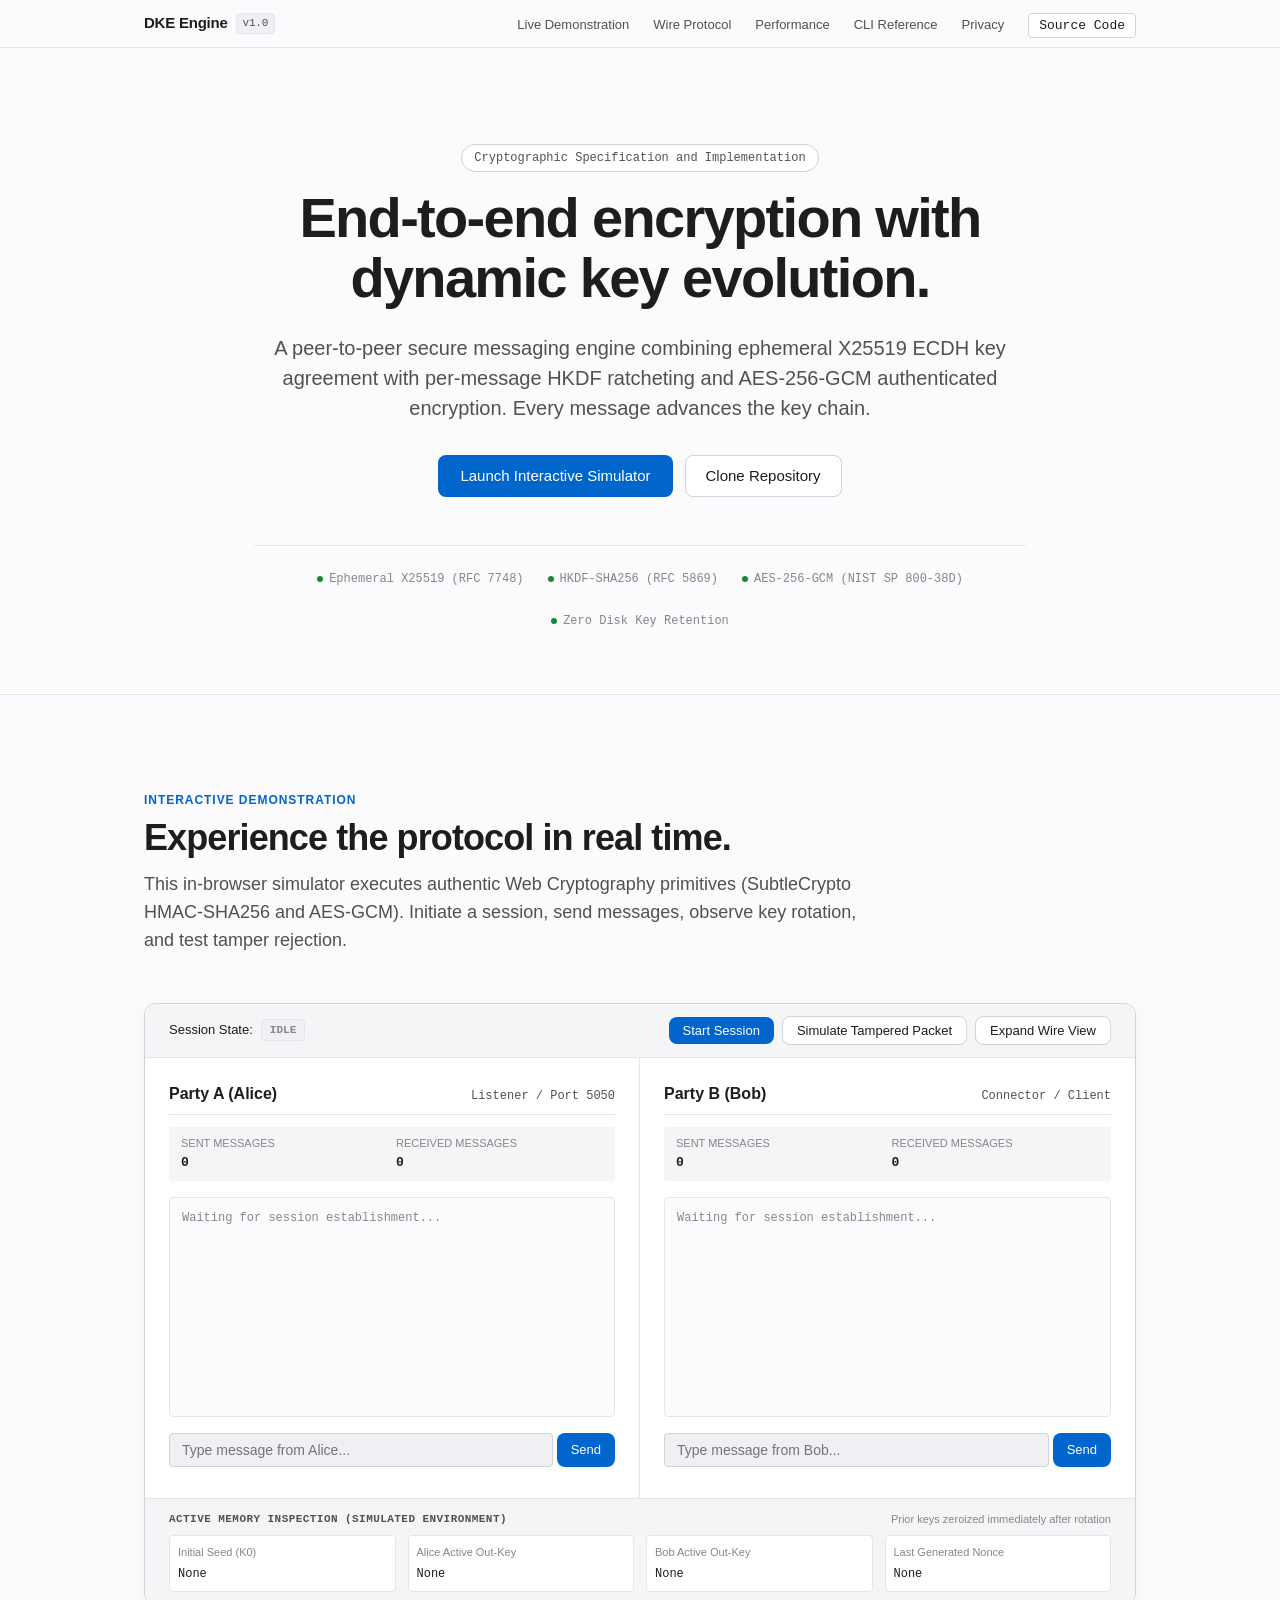
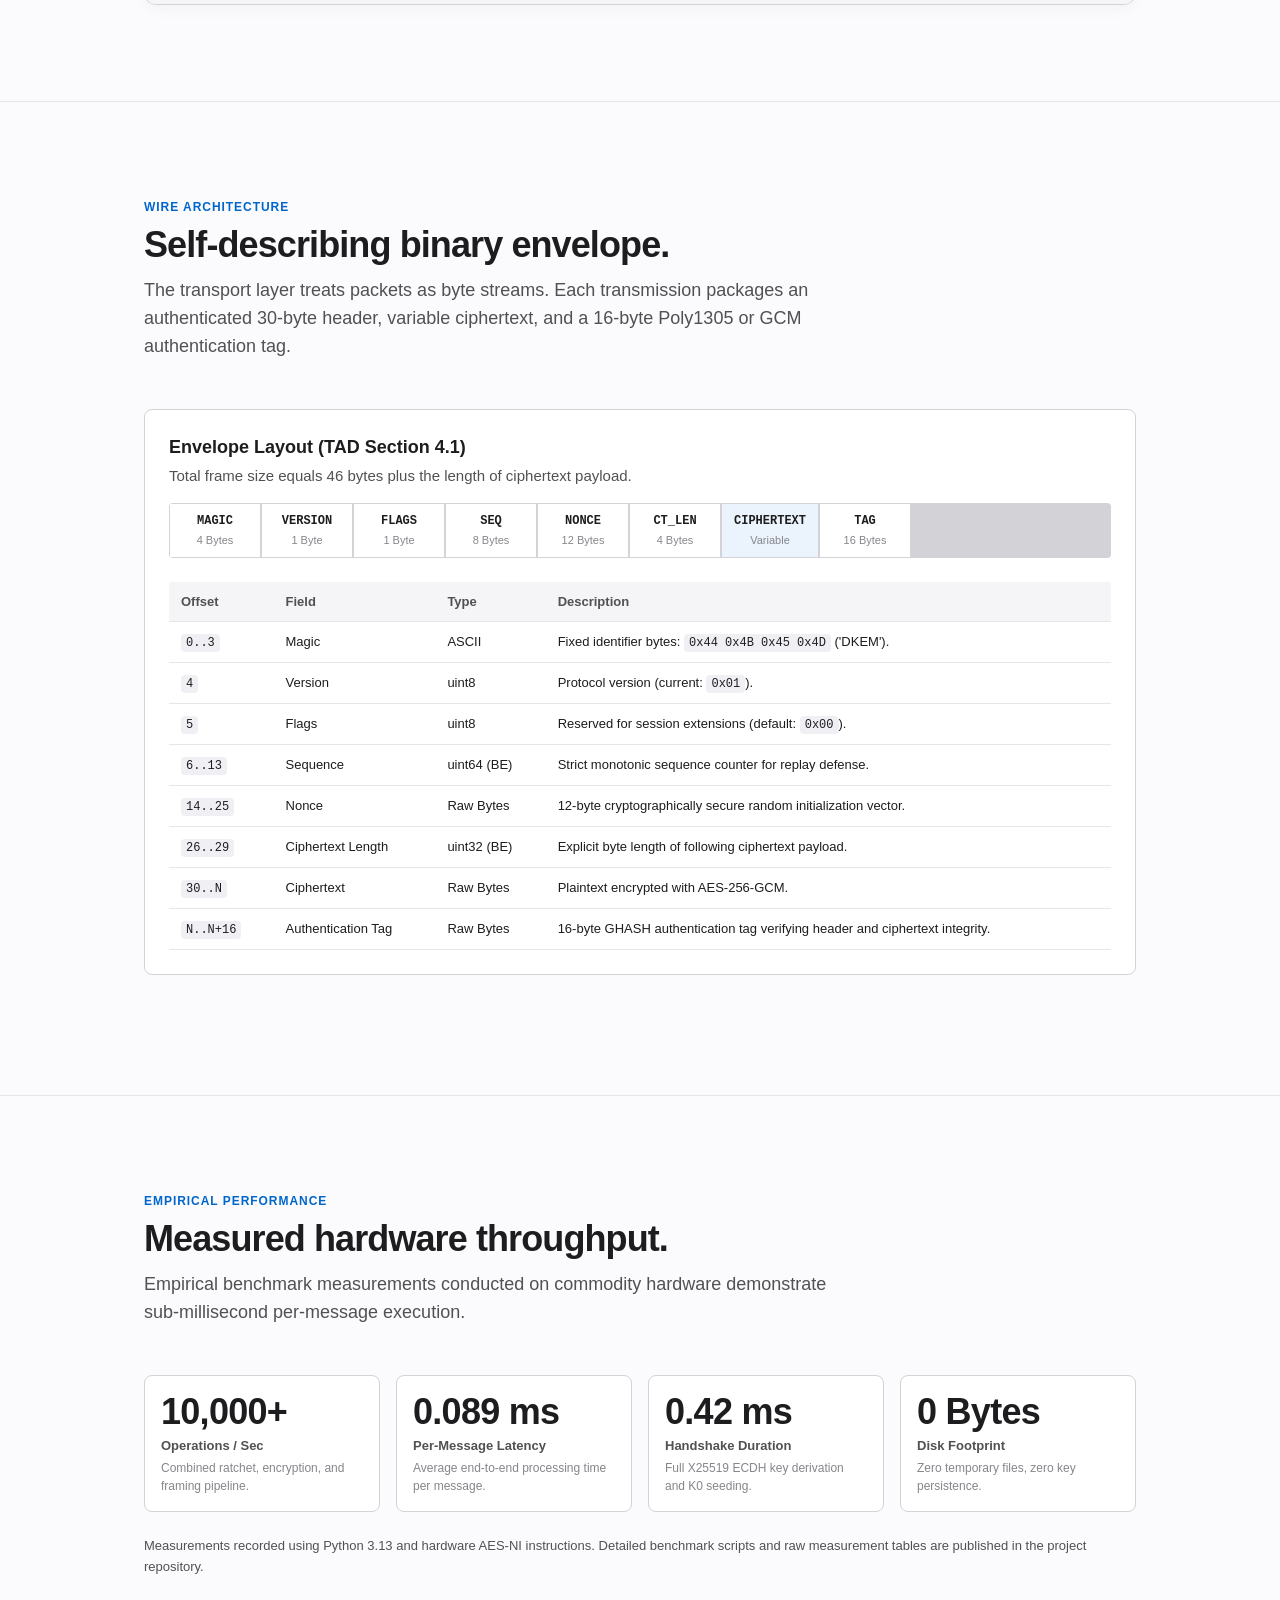
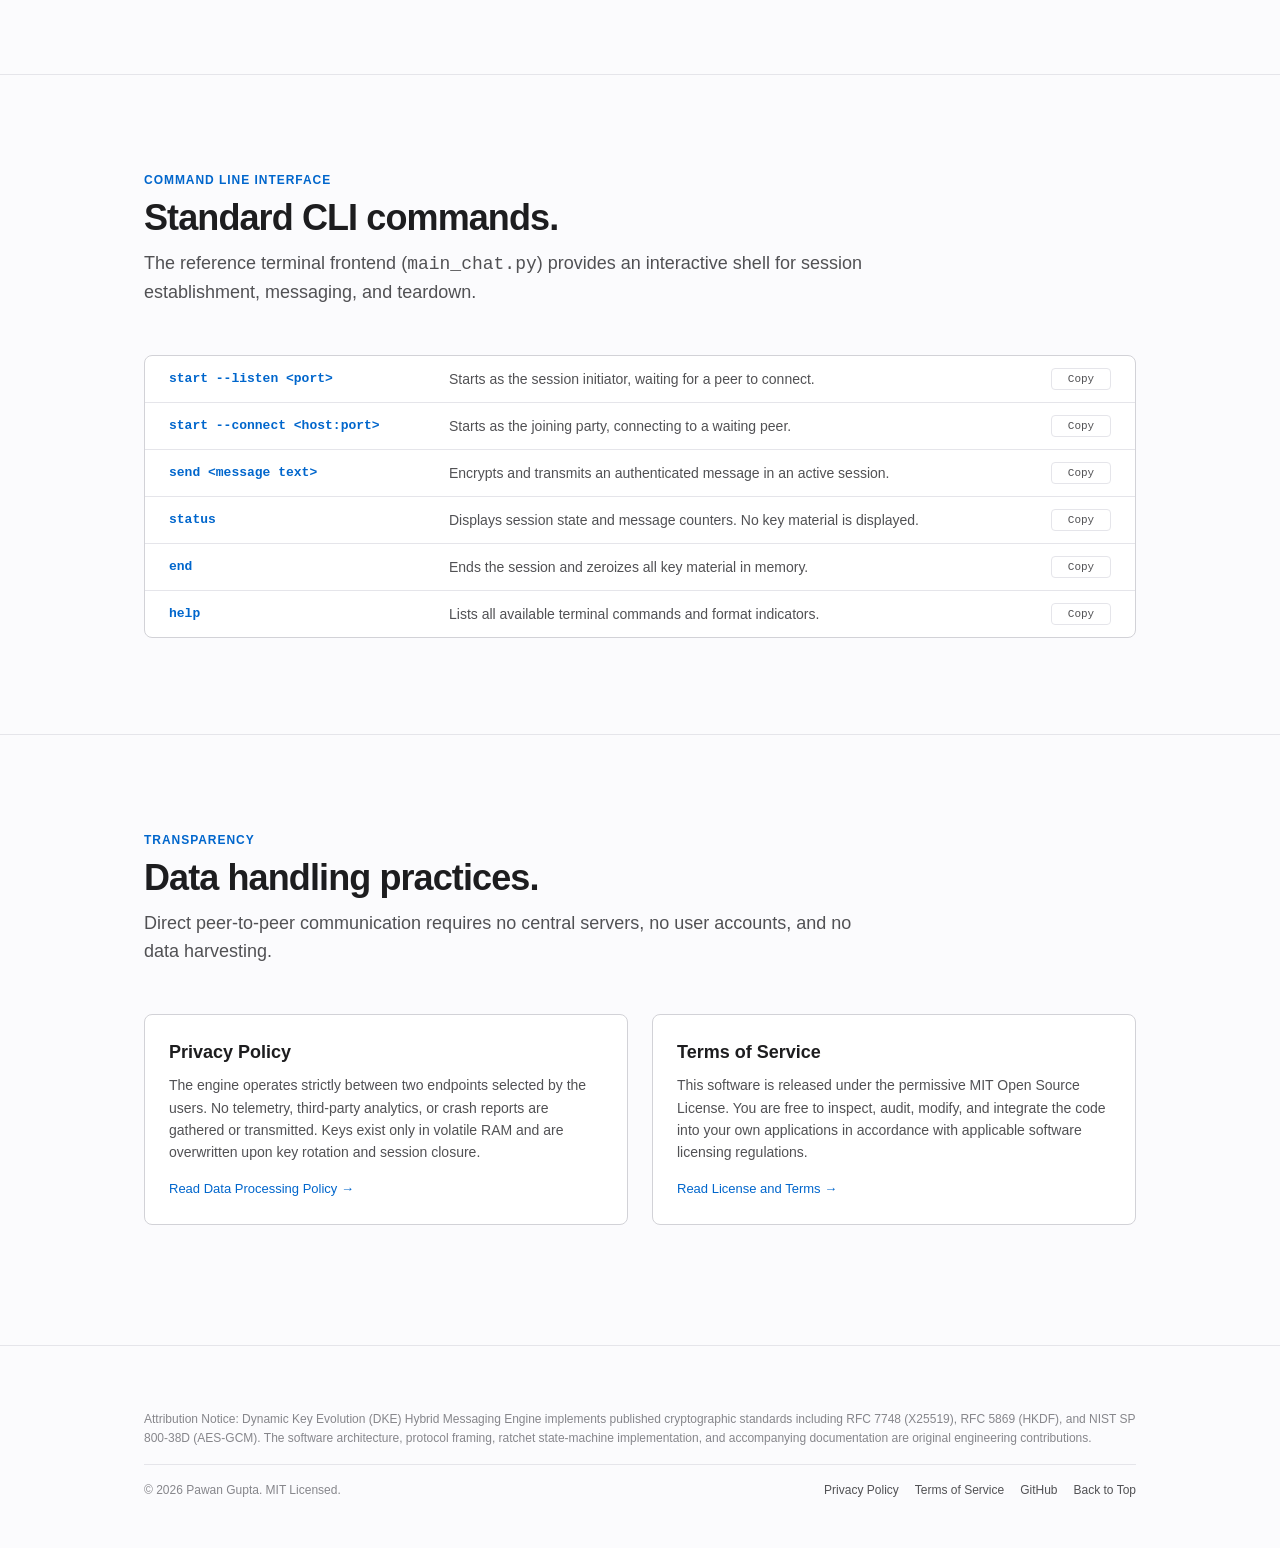
==== commit 17235be7: "Add interactive per-message Wire View inspection and toolbar toggle to simulator" ====
--- a/web/index.html
+++ b/web/index.html
@@ -89,6 +89,7 @@
             <div class="toolbar-actions">
               <button id="btn-sim-start" class="btn-primary btn-sm" type="button">Start Session</button>
               <button id="btn-sim-tamper" class="btn-secondary btn-sm" type="button" disabled>Simulate Tampered Packet</button>
+              <button id="btn-toggle-wire" class="btn-secondary btn-sm" type="button">Expand Wire View</button>
               <button id="btn-sim-end" class="btn-secondary btn-sm" type="button" style="display: none;">End Session</button>
             </div>
           </div>
--- a/web/styles.css
+++ b/web/styles.css
@@ -534,6 +534,105 @@
   color: var(--color-status-success);
 }
 
+/* --------------------------------------------------------------------------
+   Wire View Collapsible Panels
+   -------------------------------------------------------------------------- */
+.chat-message-group {
+  display: flex;
+  flex-direction: column;
+  gap: 4px;
+}
+
+.wire-details {
+  margin-top: 2px;
+  background-color: var(--color-surface);
+  border: 1px solid var(--color-border-subtle);
+  border-radius: var(--radius-sm);
+  overflow: hidden;
+  font-size: 0.75rem;
+}
+
+.wire-summary {
+  padding: 4px 8px;
+  font-family: var(--font-mono);
+  font-size: 0.6875rem;
+  font-weight: 500;
+  color: var(--color-text-secondary);
+  cursor: pointer;
+  background-color: var(--color-surface-raised);
+  user-select: none;
+  display: flex;
+  align-items: center;
+  gap: 6px;
+  transition: background-color 0.12s ease;
+}
+
+.wire-summary:hover {
+  background-color: var(--color-surface-subtle);
+  color: var(--color-text-primary);
+}
+
+.wire-badge {
+  font-size: 0.625rem;
+  font-weight: 600;
+  text-transform: uppercase;
+  letter-spacing: 0.04em;
+  padding: 1px 5px;
+  border-radius: 2px;
+  background-color: var(--color-accent-subtle);
+  color: var(--color-accent);
+}
+
+.wire-badge.corrupted {
+  background-color: var(--color-status-error-bg);
+  color: var(--color-status-error);
+}
+
+.wire-details[open] .wire-summary {
+  border-bottom: 1px solid var(--color-border-subtle);
+}
+
+.wire-body {
+  padding: 8px 10px;
+  background-color: var(--color-canvas);
+  font-family: var(--font-mono);
+  font-size: 0.6875rem;
+  display: flex;
+  flex-direction: column;
+  gap: 4px;
+}
+
+.wire-field {
+  display: grid;
+  grid-template-columns: 130px 1fr;
+  gap: 8px;
+  align-items: baseline;
+  line-height: 1.4;
+}
+
+.wire-key {
+  color: var(--color-text-tertiary);
+  font-weight: 500;
+}
+
+.wire-val {
+  color: var(--color-text-primary);
+  word-break: break-all;
+}
+
+.wire-val.tampered-byte {
+  color: var(--color-status-error);
+  font-weight: 600;
+  background-color: var(--color-status-error-bg);
+  padding: 1px 3px;
+  border-radius: 2px;
+}
+
+.wire-frame {
+  color: var(--color-text-secondary);
+  font-size: 0.625rem;
+}
+
 .peer-composer {
   display: flex;
   gap: var(--space-2);
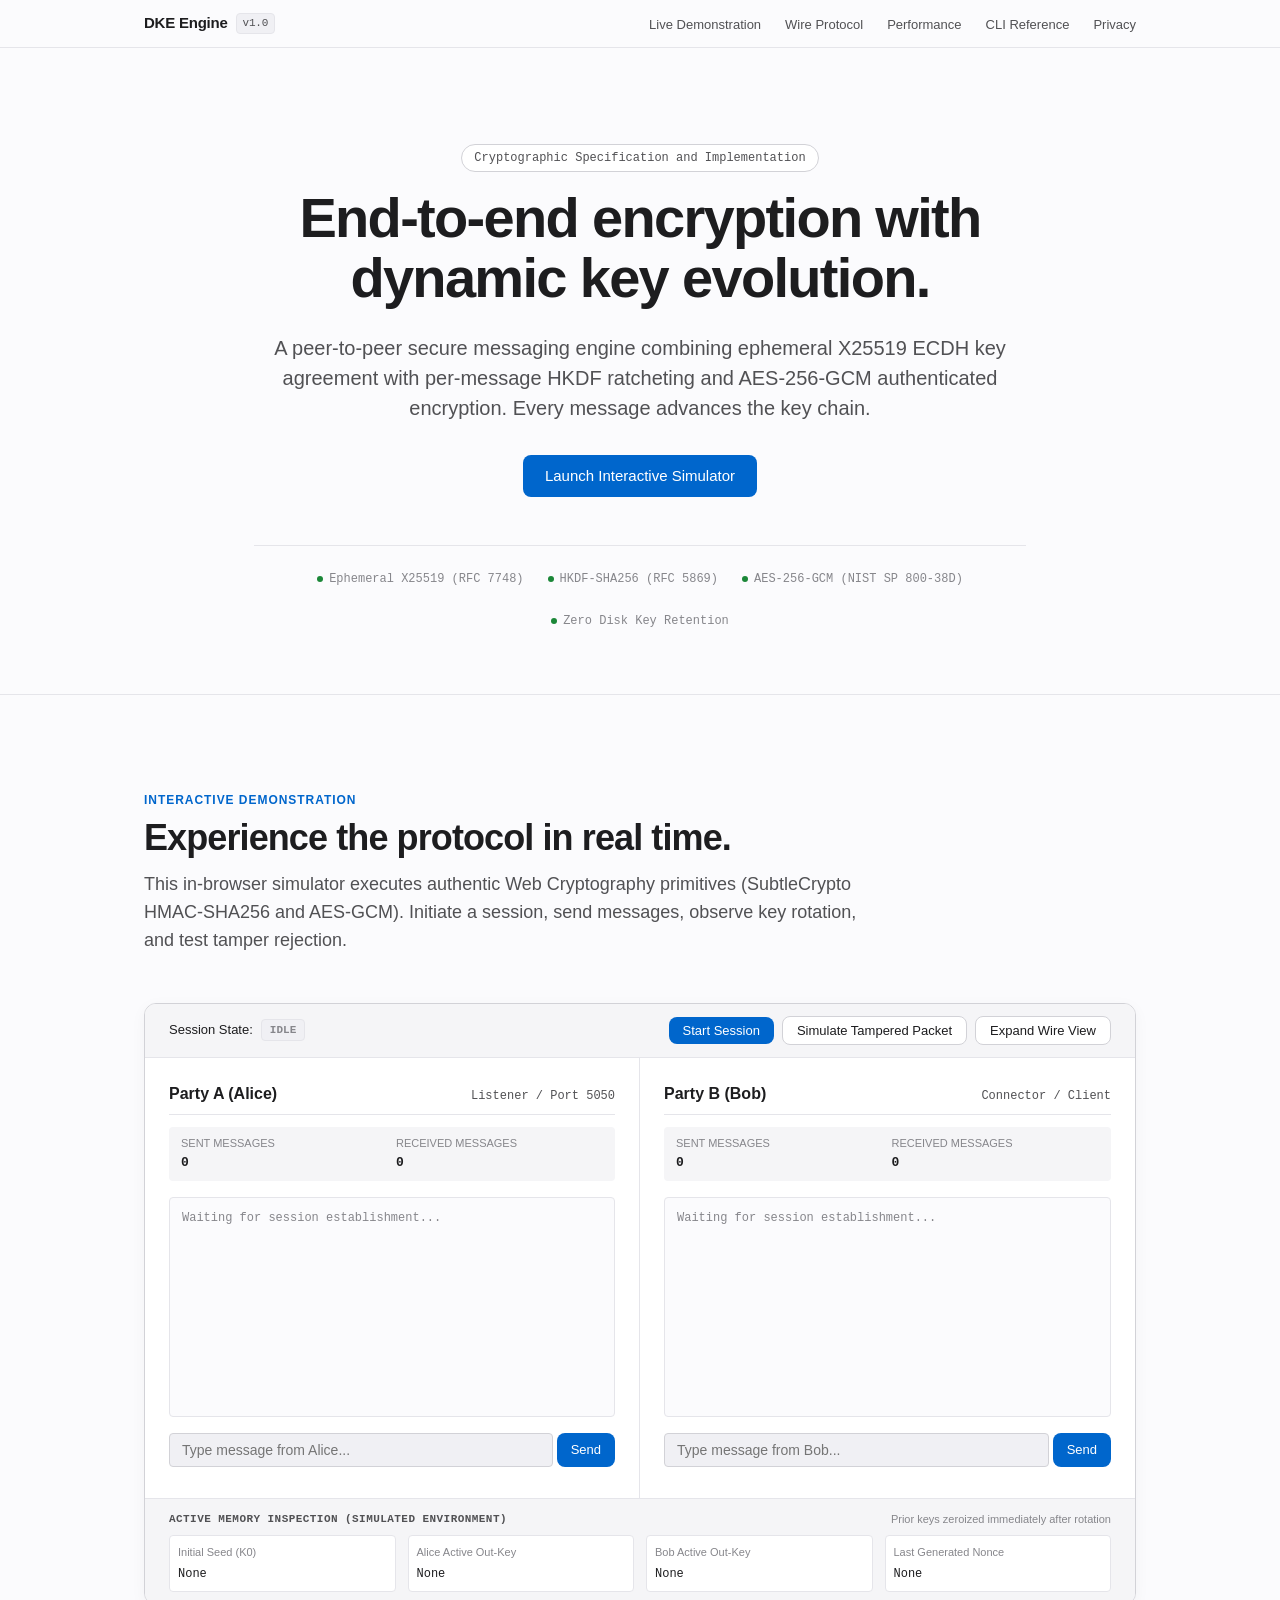
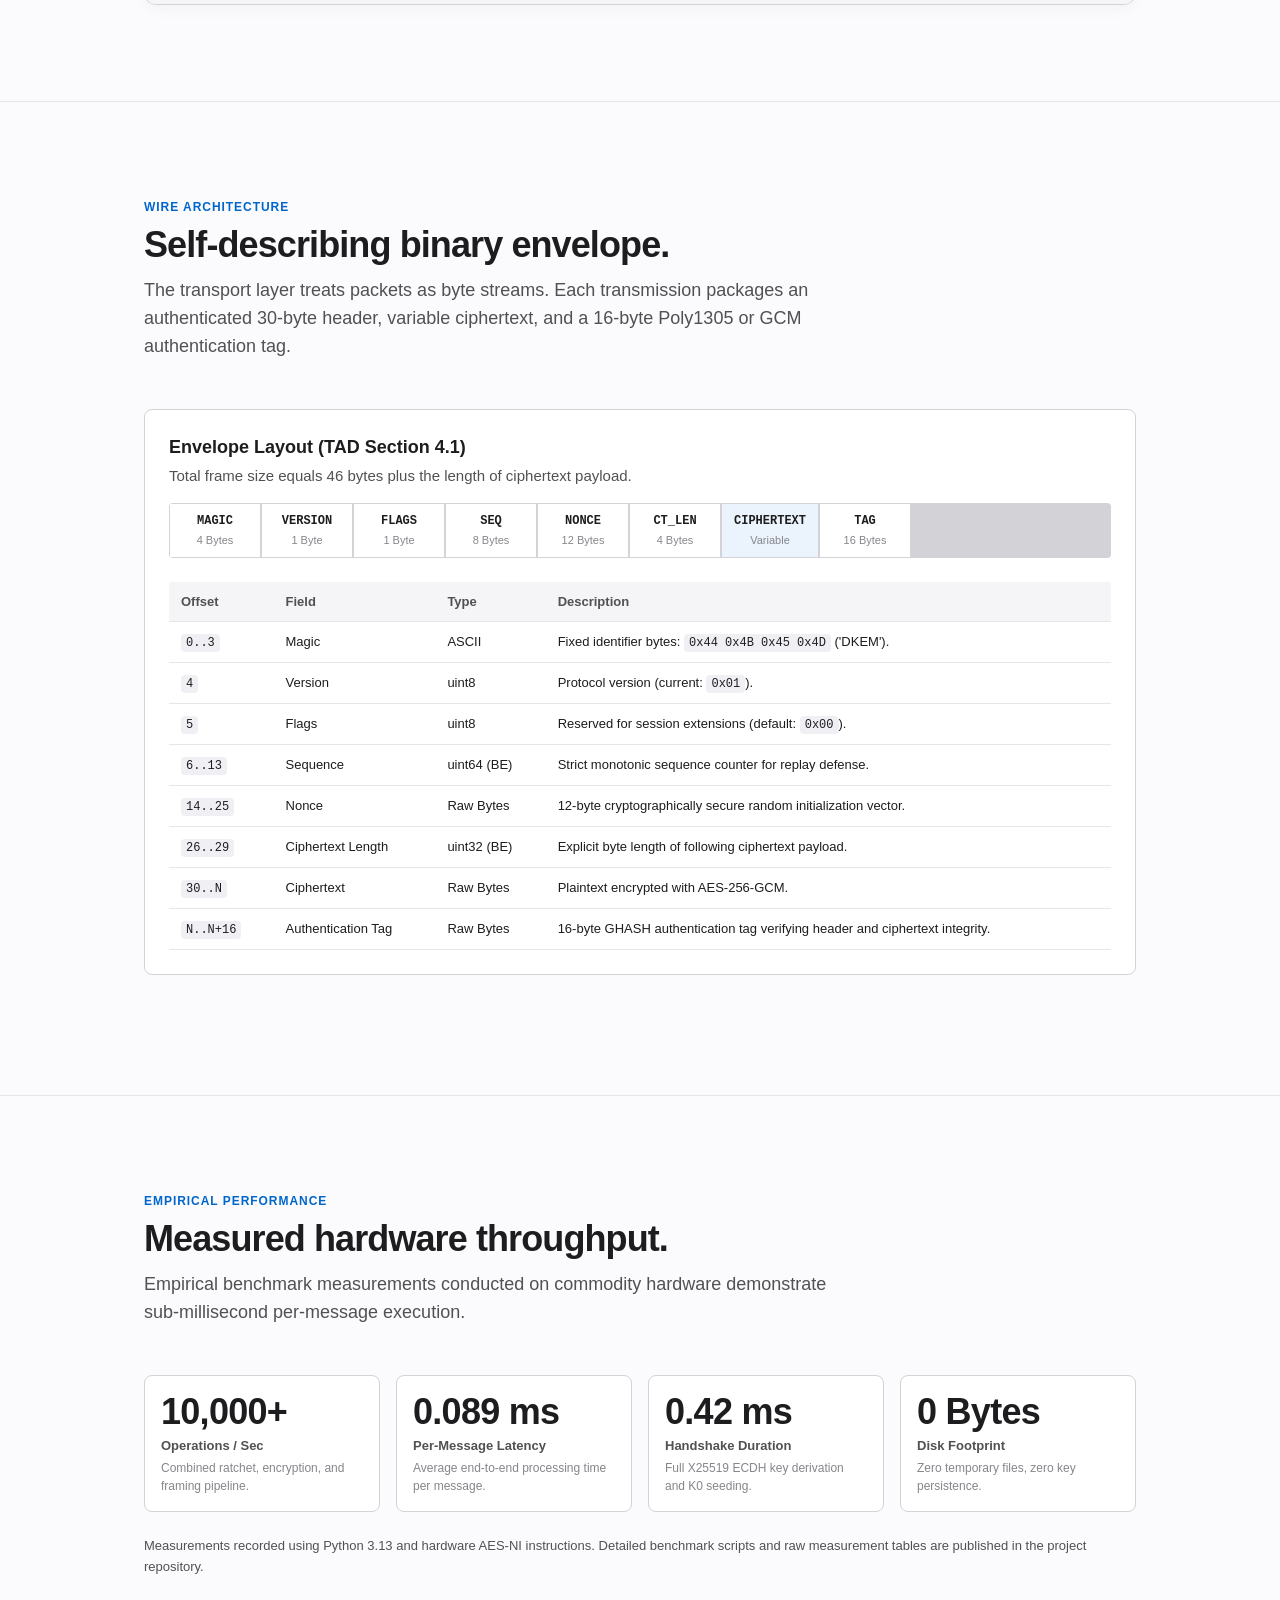
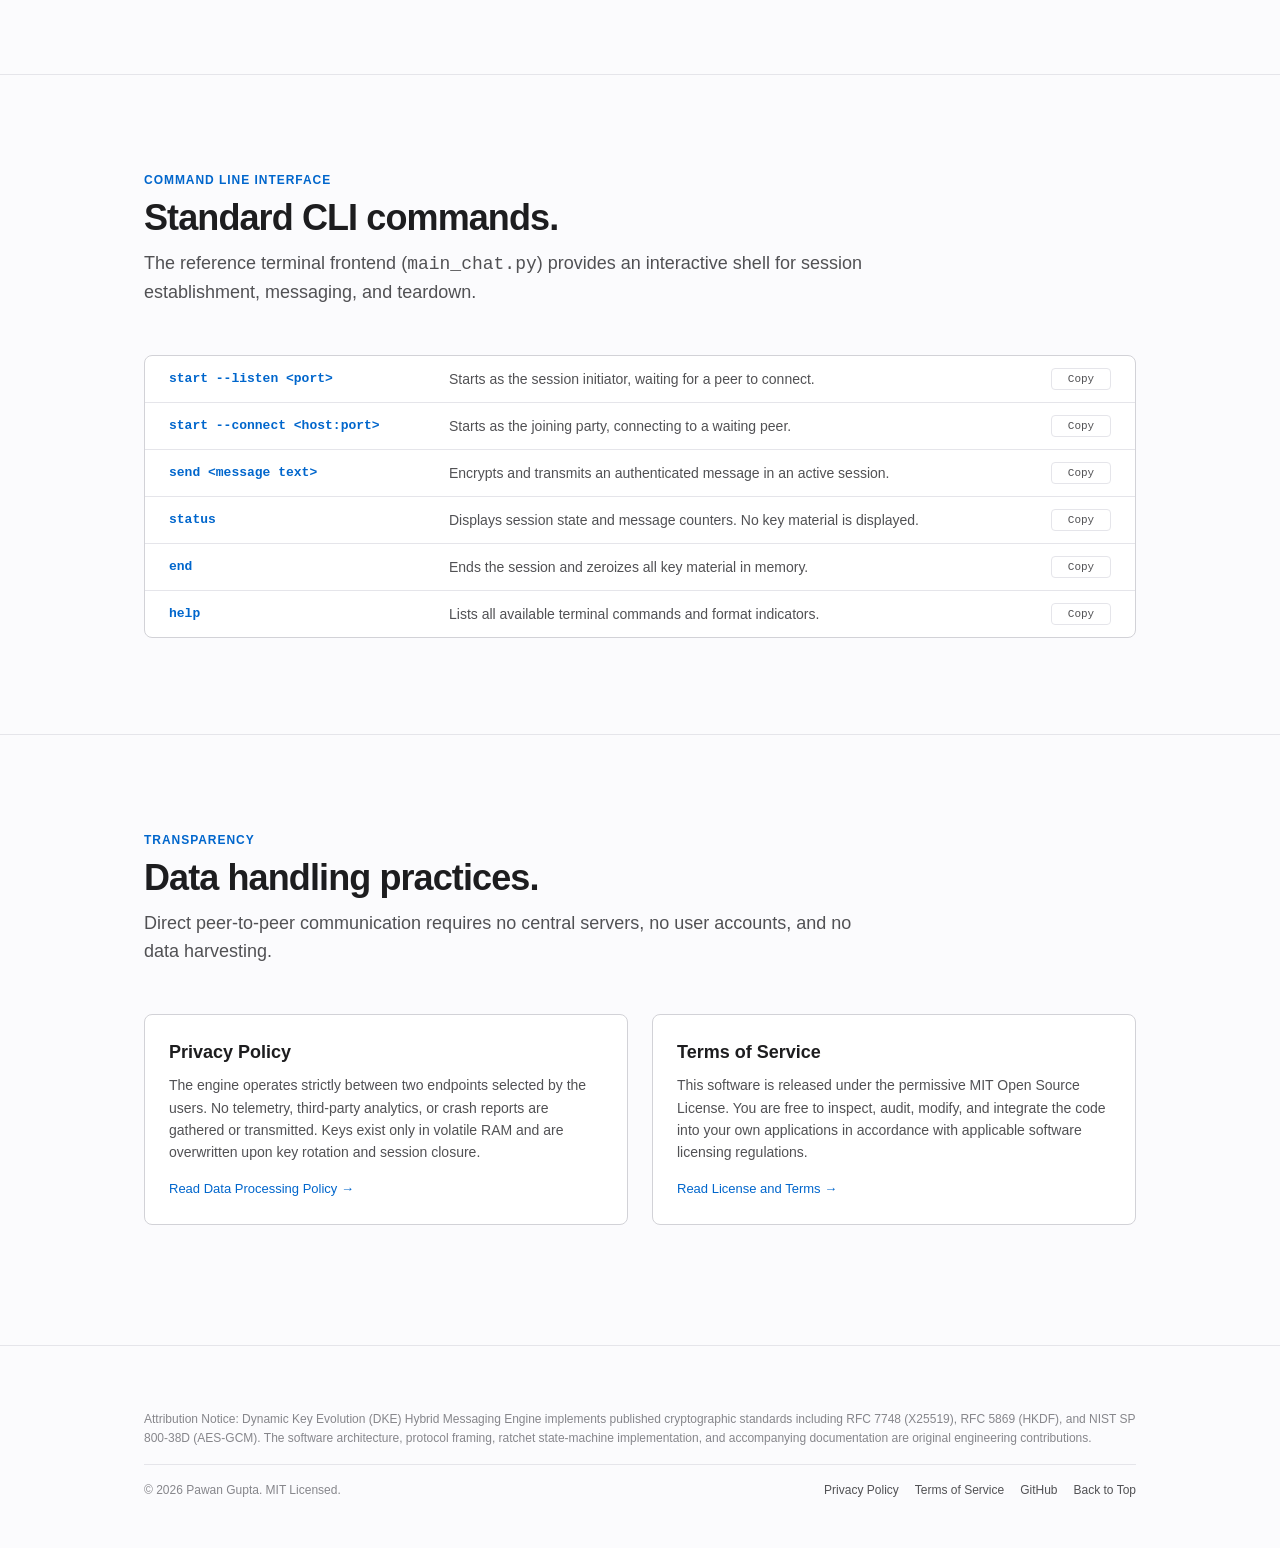
==== commit ba2e5c62: "Remove Clone Repository and Source Code links from web UI and add Ed25519 identity authentication" ====
--- a/web/index.html
+++ b/web/index.html
@@ -24,7 +24,6 @@
           <li><a href="#benchmarks">Performance</a></li>
           <li><a href="#cli">CLI Reference</a></li>
           <li><a href="#privacy" data-open-modal="privacy">Privacy</a></li>
-          <li><a href="https://github.com/pawangupta3401-art/dke-hybrid-messaging-engine.git" class="nav-github-link" target="_blank" rel="noopener noreferrer">Source Code</a></li>
         </ul>
       </nav>
     </div>
@@ -43,7 +42,6 @@
 
         <div class="hero-actions">
           <a href="#simulator" class="btn-primary">Launch Interactive Simulator</a>
-          <a href="https://github.com/pawangupta3401-art/dke-hybrid-messaging-engine.git" class="btn-secondary" target="_blank" rel="noopener noreferrer">Clone Repository</a>
         </div>
 
         <div class="hero-audit-strip">
